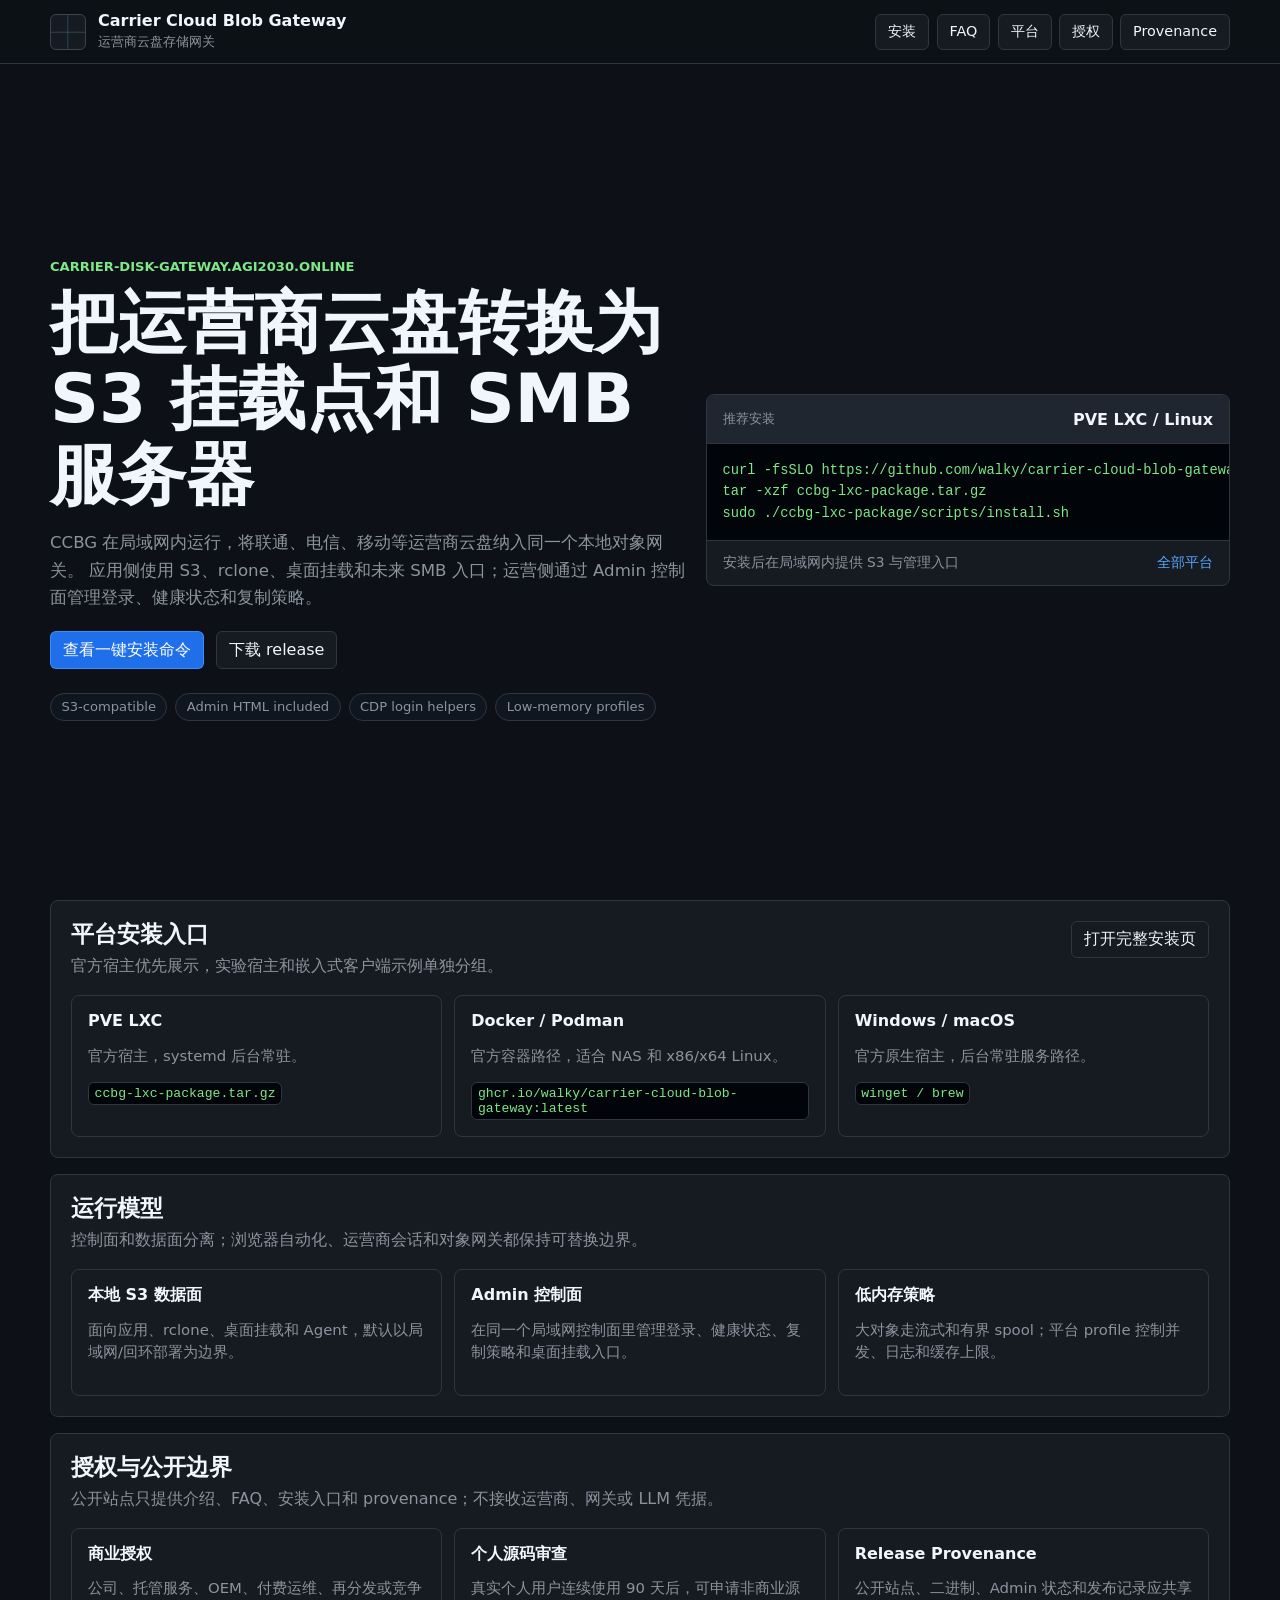
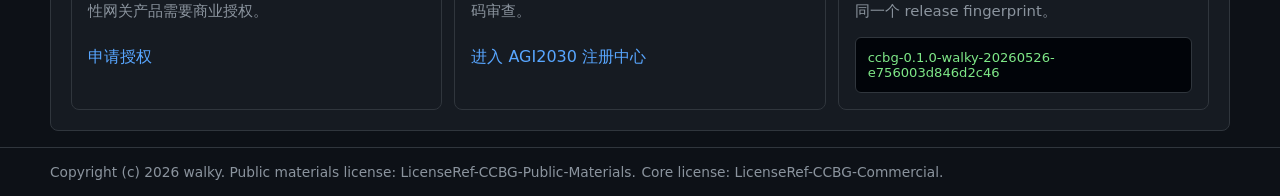
==== public/cloudflare/index.html @ 2eaf41e9 "copy: clarify embedded client example scope" ====
<!doctype html>
<!-- SPDX-License-Identifier: LicenseRef-CCBG-Public-Materials -->
<!-- Copyright (c) 2026 walky -->
<html lang="zh-CN">
<head>
  <meta charset="utf-8" />
  <meta name="viewport" content="width=device-width, initial-scale=1" />
  <title>Carrier Cloud Blob Gateway</title>
  <meta name="description" content="把运营商云盘转换为 S3 挂载点和 SMB 服务器的本地网关。" />
  <meta name="ccbg-provenance" content="ccbg-0.1.0-walky-20260526-e756003d846d2c46" />
  <meta name="ccbg-fingerprint-sha256" content="e756003d846d2c460f892a20402d59539c8c6980ba011c62d17ab5ad962de6b6" />
  <meta name="ccbg-license" content="LicenseRef-CCBG-Public-Materials" />
  <meta name="ccbg-core-license" content="LicenseRef-CCBG-Commercial" />
  <link rel="manifest" href="manifest.json" />
  <link rel="stylesheet" href="assets/styles.css" />
</head>
<body>
  <div class="shell">
    <header class="topbar">
      <a class="brand" href="/" aria-label="Carrier Cloud Blob Gateway 首页">
        <span class="brand-mark" aria-hidden="true"></span>
        <span>
          <span class="brand-title">Carrier Cloud Blob Gateway</span>
          <span class="brand-subtitle">运营商云盘存储网关</span>
        </span>
      </a>
      <nav class="nav" aria-label="Primary">
        <a href="/install/">安装</a>
        <a href="/faq/">FAQ</a>
        <a href="#platforms">平台</a>
        <a href="#licenses">授权</a>
        <a href=".well-known/ccbg-provenance.json">Provenance</a>
      </nav>
    </header>

    <main>
      <section class="hero">
        <div class="hero-copy">
          <div class="eyebrow">carrier-disk-gateway.agi2030.online</div>
          <h1>把运营商云盘转换为 S3 挂载点和 SMB 服务器</h1>
          <p class="lead">
            CCBG 在局域网内运行，将联通、电信、移动等运营商云盘纳入同一个本地对象网关。
            应用侧使用 S3、rclone、桌面挂载和未来 SMB 入口；运营侧通过 Admin 控制面管理登录、健康状态和复制策略。
          </p>
          <div class="actions">
            <a class="button primary" href="/install/">查看一键安装命令</a>
            <a class="button" href="https://github.com/walky/carrier-cloud-blob-gateway/releases/latest">下载 release</a>
          </div>
          <div class="hero-strip" aria-label="关键能力">
            <span>S3-compatible</span>
            <span>Admin HTML included</span>
            <span>CDP login helpers</span>
            <span>Low-memory profiles</span>
          </div>
        </div>

        <aside class="install-console" aria-label="快速安装命令">
          <div class="console-title">
            <span>推荐安装</span>
            <strong>PVE LXC / Linux</strong>
          </div>
          <pre><code>curl -fsSLO https://github.com/walky/carrier-cloud-blob-gateway/releases/latest/download/ccbg-lxc-package.tar.gz
tar -xzf ccbg-lxc-package.tar.gz
sudo ./ccbg-lxc-package/scripts/install.sh</code></pre>
          <div class="console-footer">
            <span>安装后在局域网内提供 S3 与管理入口</span>
            <a href="/install/">全部平台</a>
          </div>
        </aside>
      </section>

      <section class="section compact" id="platforms">
        <div class="section-header">
          <div>
            <h2>平台安装入口</h2>
            <p class="section-lead">官方宿主优先展示，实验宿主和嵌入式客户端示例单独分组。</p>
          </div>
          <a class="button" href="/install/">打开完整安装页</a>
        </div>
        <div id="install-summary" class="install-grid" data-install-summary>
          <article class="card">
            <h3>PVE LXC</h3>
            <p>官方宿主，systemd 后台常驻。</p>
            <code>ccbg-lxc-package.tar.gz</code>
          </article>
          <article class="card">
            <h3>Docker / Podman</h3>
            <p>官方容器路径，适合 NAS 和 x86/x64 Linux。</p>
            <code>ghcr.io/walky/carrier-cloud-blob-gateway:latest</code>
          </article>
          <article class="card">
            <h3>Windows / macOS</h3>
            <p>官方原生宿主，后台常驻服务路径。</p>
            <code>winget / brew</code>
          </article>
        </div>
      </section>

      <section class="section">
        <div class="section-header">
          <div>
            <h2>运行模型</h2>
            <p class="section-lead">控制面和数据面分离；浏览器自动化、运营商会话和对象网关都保持可替换边界。</p>
          </div>
        </div>
        <div class="ops-grid">
          <article class="card">
            <h3>本地 S3 数据面</h3>
            <p>面向应用、rclone、桌面挂载和 Agent，默认以局域网/回环部署为边界。</p>
          </article>
          <article class="card">
            <h3>Admin 控制面</h3>
            <p>在同一个局域网控制面里管理登录、健康状态、复制策略和桌面挂载入口。</p>
          </article>
          <article class="card">
            <h3>低内存策略</h3>
            <p>大对象走流式和有界 spool；平台 profile 控制并发、日志和缓存上限。</p>
          </article>
        </div>
      </section>

      <section class="section" id="licenses">
        <div class="section-header">
          <div>
            <h2>授权与公开边界</h2>
            <p class="section-lead">
              公开站点只提供介绍、FAQ、安装入口和 provenance；不接收运营商、网关或 LLM 凭据。
            </p>
          </div>
        </div>
        <div class="card-grid">
          <article class="card">
            <h3>商业授权</h3>
            <p>公司、托管服务、OEM、付费运维、再分发或竞争性网关产品需要商业授权。</p>
            <a href="https://register.agi2030.online/?product=carrier-cloud-blob-gateway&amp;intent=commercial-authorization">申请授权</a>
          </article>
          <article class="card">
            <h3>个人源码审查</h3>
            <p>真实个人用户连续使用 <span id="source-review-days">90</span> 天后，可申请非商业源码审查。</p>
            <a href="https://register.agi2030.online/?product=carrier-cloud-blob-gateway&amp;intent=personal-source-review">进入 AGI2030 注册中心</a>
          </article>
          <article class="card">
            <h3>Release Provenance</h3>
            <p>公开站点、二进制、Admin 状态和发布记录应共享同一个 release fingerprint。</p>
            <div class="provenance-box" id="footer-fingerprint">ccbg-0.1.0-walky-20260526-e756003d846d2c46</div>
          </article>
        </div>
      </section>
    </main>

    <footer class="footer">
      <span>Copyright (c) 2026 walky. Public materials license: LicenseRef-CCBG-Public-Materials.</span>
      <span> Core license: LicenseRef-CCBG-Commercial.</span>
    </footer>
  </div>
  <script src="assets/app.js"></script>
</body>
</html>
---- public/cloudflare/assets/styles.css ----
/* SPDX-License-Identifier: LicenseRef-CCBG-Public-Materials */
/* Copyright (c) 2026 walky */
/* CCBG-Release-Fingerprint: ccbg-0.1.0-walky-20260526-e756003d846d2c46 */

:root {
  color-scheme: dark;
  --page: #0d1117;
  --surface: #161b22;
  --surface-2: #0f1620;
  --surface-3: #1f2630;
  --text: #f0f6fc;
  --muted: #8b949e;
  --line: #30363d;
  --line-strong: #3d444d;
  --blue: #58a6ff;
  --green: #7ee787;
  --yellow: #d29922;
  --red: #ff7b72;
  --focus: #79c0ff;
  --code: #010409;
}

* {
  box-sizing: border-box;
}

html {
  min-width: 320px;
  background: var(--page);
  color: var(--text);
  font-family: Inter, ui-sans-serif, system-ui, -apple-system, BlinkMacSystemFont, "Segoe UI", sans-serif;
  letter-spacing: 0;
}

body {
  margin: 0;
}

a {
  color: var(--blue);
  text-decoration: none;
}

a:hover {
  text-decoration: underline;
}

a:focus-visible,
button:focus-visible {
  outline: 3px solid var(--focus);
  outline-offset: 2px;
}

code,
pre {
  font-family: ui-monospace, SFMono-Regular, Menlo, Consolas, "Liberation Mono", monospace;
}

.shell {
  min-height: 100vh;
}

.topbar {
  position: sticky;
  top: 0;
  z-index: 10;
  display: flex;
  align-items: center;
  justify-content: space-between;
  gap: 1rem;
  min-height: 4rem;
  padding: 0.7rem max(1rem, calc((100vw - 1180px) / 2));
  border-bottom: 1px solid var(--line);
  background: rgba(13, 17, 23, 0.94);
  backdrop-filter: blur(12px);
}

.brand {
  display: flex;
  align-items: center;
  gap: 0.75rem;
  min-width: 15rem;
  color: var(--text);
}

.brand:hover {
  text-decoration: none;
}

.brand-mark {
  width: 2.25rem;
  height: 2.25rem;
  flex: 0 0 auto;
  border: 1px solid var(--line-strong);
  border-radius: 0.375rem;
  background:
    linear-gradient(90deg, transparent 48%, rgba(88, 166, 255, 0.4) 49%, transparent 52%),
    linear-gradient(0deg, transparent 48%, rgba(126, 231, 135, 0.32) 49%, transparent 52%),
    var(--surface);
}

.brand-title,
.brand-subtitle {
  display: block;
}

.brand-title {
  font-weight: 720;
  line-height: 1.1;
}

.brand-subtitle {
  margin-top: 0.2rem;
  color: var(--muted);
  font-size: 0.82rem;
}

.nav {
  display: flex;
  align-items: center;
  justify-content: flex-end;
  gap: 0.45rem;
  flex-wrap: wrap;
}

.nav a,
.button {
  min-height: 2.25rem;
  display: inline-flex;
  align-items: center;
  justify-content: center;
  border: 1px solid var(--line);
  border-radius: 0.375rem;
  background: var(--surface);
  color: var(--text);
  padding: 0.45rem 0.75rem;
  font-size: 0.9rem;
  line-height: 1.2;
}

.button {
  cursor: pointer;
  font: inherit;
}

.button.primary {
  border-color: rgba(88, 166, 255, 0.55);
  background: #1f6feb;
  color: #ffffff;
}

.button:hover,
.nav a:hover {
  border-color: var(--blue);
  text-decoration: none;
}

main {
  width: min(1180px, calc(100vw - 2rem));
  margin: 0 auto;
}

.hero {
  display: grid;
  grid-template-columns: minmax(0, 1fr) minmax(360px, 0.82fr);
  gap: 1rem;
  align-items: stretch;
  min-height: calc(100vh - 4rem);
  padding: 2rem 0 1rem;
}

.install-hero {
  min-height: 26rem;
}

.hero-copy {
  display: flex;
  flex-direction: column;
  justify-content: center;
  min-height: 24rem;
}

.eyebrow {
  color: var(--green);
  font-size: 0.82rem;
  font-weight: 720;
  text-transform: uppercase;
}

h1,
h2,
h3 {
  margin: 0;
  line-height: 1.12;
  letter-spacing: 0;
}

h1 {
  margin-top: 0.65rem;
  max-width: 48rem;
  font-size: clamp(2.2rem, 6vw, 4.25rem);
}

h2 {
  font-size: 1.45rem;
}

h3 {
  font-size: 1rem;
}

.lead {
  margin: 1rem 0 0;
  max-width: 46rem;
  color: var(--muted);
  font-size: 1.04rem;
  line-height: 1.65;
}

.actions {
  display: flex;
  flex-wrap: wrap;
  gap: 0.75rem;
  margin-top: 1.25rem;
}

.hero-strip {
  display: flex;
  flex-wrap: wrap;
  gap: 0.5rem;
  margin-top: 1.5rem;
}

.hero-strip span,
.status-pill {
  display: inline-flex;
  align-items: center;
  min-height: 1.75rem;
  border: 1px solid var(--line);
  border-radius: 999px;
  background: var(--surface-2);
  color: var(--muted);
  padding: 0.25rem 0.65rem;
  font-size: 0.82rem;
}

.install-console,
.section,
.card {
  border: 1px solid var(--line);
  border-radius: 0.5rem;
  background: var(--surface);
}

.install-console {
  align-self: center;
  overflow: hidden;
}

.console-title {
  display: flex;
  align-items: center;
  justify-content: space-between;
  gap: 1rem;
  padding: 0.9rem 1rem;
  border-bottom: 1px solid var(--line);
  background: var(--surface-3);
}

.console-title span {
  color: var(--muted);
  font-size: 0.84rem;
}

.secondary-title {
  border-top: 1px solid var(--line);
}

pre {
  margin: 0;
  overflow-x: auto;
  background: var(--code);
  padding: 1rem;
  white-space: pre;
}

pre code {
  color: var(--green);
  font-size: 0.86rem;
  line-height: 1.55;
}

.console-footer {
  display: flex;
  align-items: center;
  justify-content: space-between;
  gap: 1rem;
  padding: 0.8rem 1rem;
  border-top: 1px solid var(--line);
  color: var(--muted);
  font-size: 0.86rem;
}

.section {
  margin: 1rem 0;
  padding: 1.25rem;
}

.compact {
  margin-top: 0;
}

.section-header {
  display: flex;
  align-items: flex-start;
  justify-content: space-between;
  gap: 1rem;
  margin-bottom: 1rem;
}

.section-lead {
  margin: 0.45rem 0 0;
  color: var(--muted);
  line-height: 1.55;
}

.install-grid,
.ops-grid,
.card-grid {
  display: grid;
  grid-template-columns: repeat(3, minmax(0, 1fr));
  gap: 0.75rem;
}

.catalog-stack {
  display: grid;
  gap: 1rem;
}

.catalog-group {
  display: grid;
  gap: 0.75rem;
}

.catalog-group-header {
  display: flex;
  align-items: baseline;
  justify-content: space-between;
  gap: 1rem;
}

.platform-grid {
  display: grid;
  grid-template-columns: repeat(2, minmax(0, 1fr));
  gap: 0.75rem;
}

.card {
  min-width: 0;
  padding: 1rem;
}

.card p,
.card li {
  color: var(--muted);
  font-size: 0.93rem;
  line-height: 1.5;
}

.card code {
  display: inline-block;
  max-width: 100%;
  overflow-wrap: anywhere;
  border: 1px solid var(--line);
  border-radius: 0.375rem;
  background: var(--code);
  color: var(--green);
  padding: 0.2rem 0.35rem;
  font-size: 0.82rem;
}

.card a {
  display: inline-flex;
  margin-top: 0.65rem;
}

.platform-card {
  display: grid;
  gap: 0.75rem;
}

.platform-meta {
  display: flex;
  flex-wrap: wrap;
  gap: 0.4rem;
}

.status-official {
  border-color: rgba(126, 231, 135, 0.35);
  color: var(--green);
}

.status-experimental {
  border-color: rgba(210, 153, 34, 0.45);
  color: var(--yellow);
}

.status-client-only {
  border-color: rgba(88, 166, 255, 0.4);
  color: var(--blue);
}

.status-client-example {
  border-color: rgba(88, 166, 255, 0.4);
  color: var(--blue);
}

.command-block {
  display: grid;
  gap: 0.5rem;
}

.command-label {
  color: var(--muted);
  font-size: 0.8rem;
  text-transform: uppercase;
}

.provenance-box {
  margin-top: 0.75rem;
  overflow-wrap: anywhere;
  border: 1px solid var(--line);
  border-radius: 0.375rem;
  background: var(--code);
  color: var(--green);
  padding: 0.75rem;
  font-size: 0.82rem;
}

.footer {
  display: flex;
  flex-wrap: wrap;
  gap: 0.35rem;
  border-top: 1px solid var(--line);
  padding: 1rem max(1rem, calc((100vw - 1180px) / 2));
  color: var(--muted);
  font-size: 0.86rem;
}

@media (max-width: 900px) {
  .topbar,
  .section-header,
  .console-footer {
    align-items: flex-start;
    flex-direction: column;
  }

  .nav {
    justify-content: flex-start;
  }

  .hero {
    grid-template-columns: 1fr;
    min-height: auto;
  }

  .install-grid,
  .ops-grid,
  .card-grid,
  .platform-grid {
    grid-template-columns: 1fr;
  }
}

@media (max-width: 560px) {
  main {
    width: min(100vw - 1rem, 1180px);
  }

  .topbar {
    padding-inline: 0.75rem;
  }

  .brand {
    min-width: 0;
  }

  h1 {
    font-size: 2.2rem;
  }
}
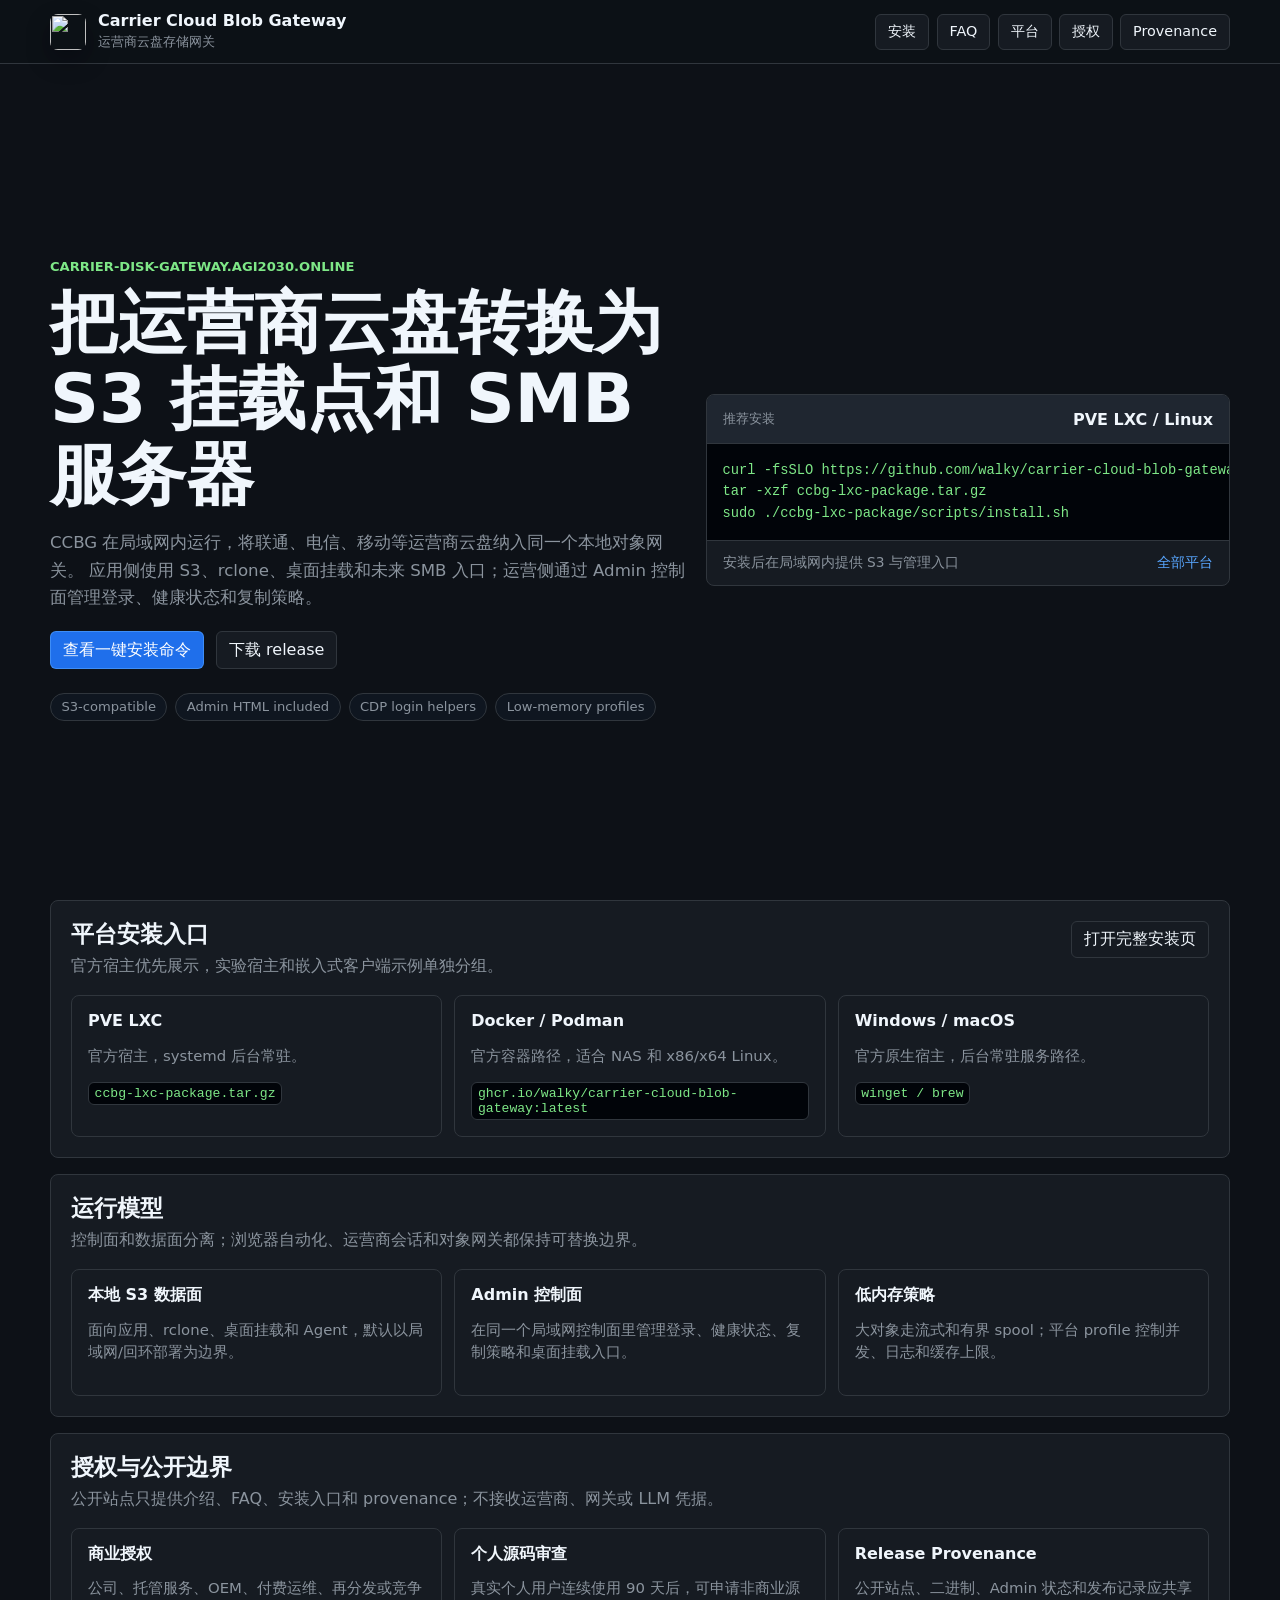
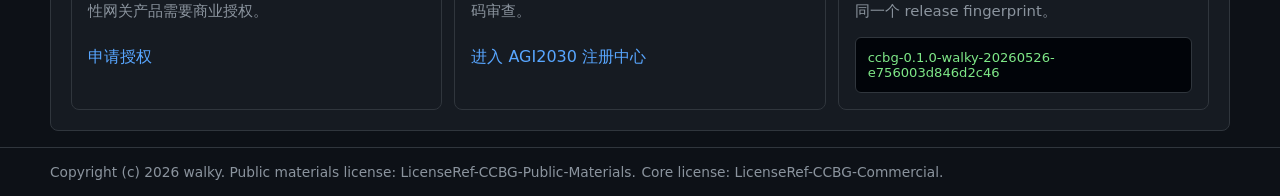
==== commit b8191564: "feat: add public site icon asset" ====
--- a/public/cloudflare/index.html
+++ b/public/cloudflare/index.html
@@ -11,6 +11,8 @@
   <meta name="ccbg-fingerprint-sha256" content="e756003d846d2c460f892a20402d59539c8c6980ba011c62d17ab5ad962de6b6" />
   <meta name="ccbg-license" content="LicenseRef-CCBG-Public-Materials" />
   <meta name="ccbg-core-license" content="LicenseRef-CCBG-Commercial" />
+  <link rel="icon" type="image/svg+xml" href="/assets/ccbg-icon.svg" />
+  <link rel="apple-touch-icon" href="/assets/ccbg-icon.svg" />
   <link rel="manifest" href="manifest.json" />
   <link rel="stylesheet" href="assets/styles.css" />
 </head>
@@ -18,7 +20,7 @@
   <div class="shell">
     <header class="topbar">
       <a class="brand" href="/" aria-label="Carrier Cloud Blob Gateway 首页">
-        <span class="brand-mark" aria-hidden="true"></span>
+        <img class="brand-mark" src="/assets/ccbg-icon.svg" alt="" aria-hidden="true" />
         <span>
           <span class="brand-title">Carrier Cloud Blob Gateway</span>
           <span class="brand-subtitle">运营商云盘存储网关</span>
--- a/public/cloudflare/assets/styles.css
+++ b/public/cloudflare/assets/styles.css
@@ -91,12 +91,9 @@
   width: 2.25rem;
   height: 2.25rem;
   flex: 0 0 auto;
-  border: 1px solid var(--line-strong);
-  border-radius: 0.375rem;
-  background:
-    linear-gradient(90deg, transparent 48%, rgba(88, 166, 255, 0.4) 49%, transparent 52%),
-    linear-gradient(0deg, transparent 48%, rgba(126, 231, 135, 0.32) 49%, transparent 52%),
-    var(--surface);
+  display: block;
+  border-radius: 0.5rem;
+  box-shadow: 0 10px 24px rgba(1, 4, 9, 0.3);
 }
 
 .brand-title,
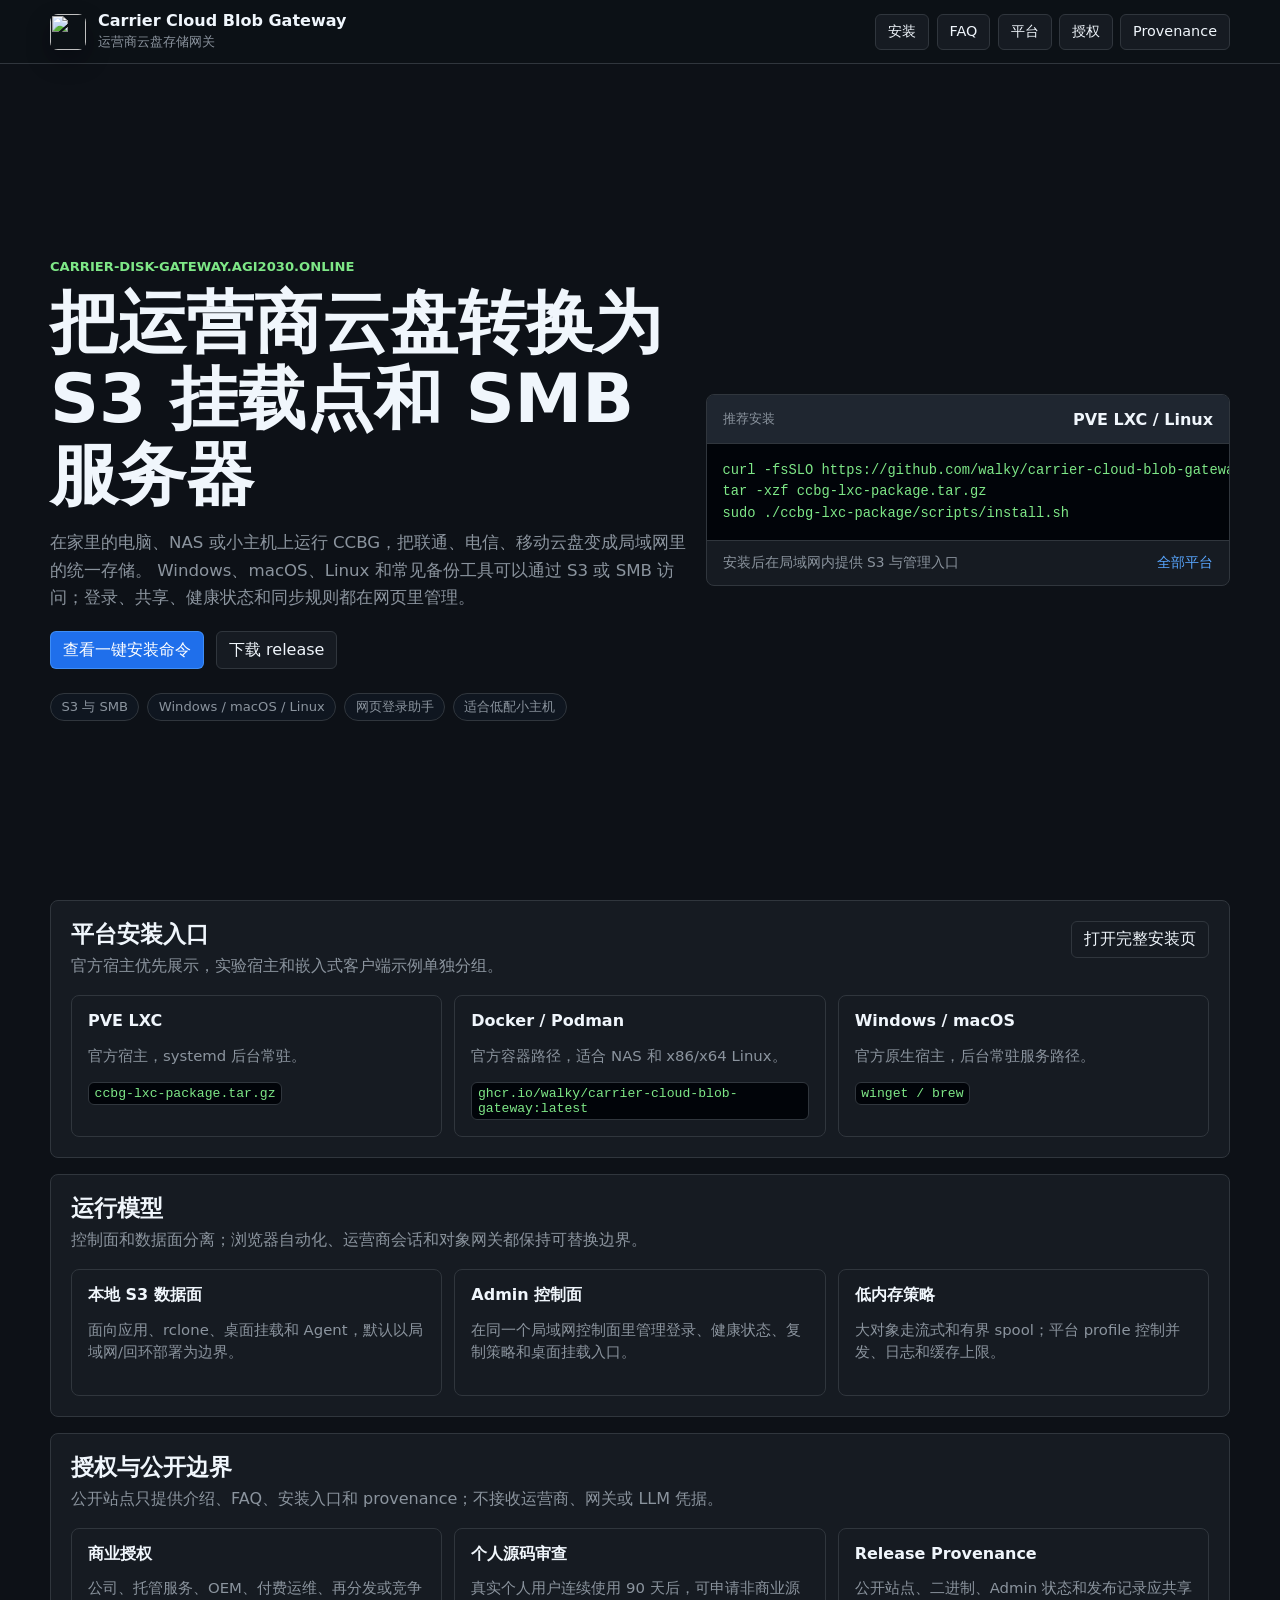
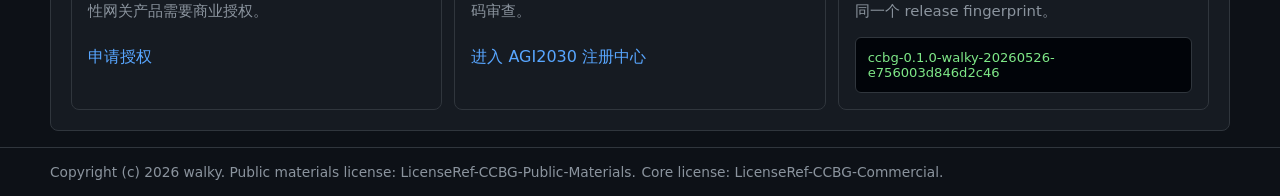
==== commit 43380464: "copy: simplify public hero storage message" ====
--- a/public/cloudflare/index.html
+++ b/public/cloudflare/index.html
@@ -41,18 +41,18 @@
           <div class="eyebrow">carrier-disk-gateway.agi2030.online</div>
           <h1>把运营商云盘转换为 S3 挂载点和 SMB 服务器</h1>
           <p class="lead">
-            CCBG 在局域网内运行，将联通、电信、移动等运营商云盘纳入同一个本地对象网关。
-            应用侧使用 S3、rclone、桌面挂载和未来 SMB 入口；运营侧通过 Admin 控制面管理登录、健康状态和复制策略。
+            在家里的电脑、NAS 或小主机上运行 CCBG，把联通、电信、移动云盘变成局域网里的统一存储。
+            Windows、macOS、Linux 和常见备份工具可以通过 S3 或 SMB 访问；登录、共享、健康状态和同步规则都在网页里管理。
           </p>
           <div class="actions">
             <a class="button primary" href="/install/">查看一键安装命令</a>
             <a class="button" href="https://github.com/walky/carrier-cloud-blob-gateway/releases/latest">下载 release</a>
           </div>
           <div class="hero-strip" aria-label="关键能力">
-            <span>S3-compatible</span>
-            <span>Admin HTML included</span>
-            <span>CDP login helpers</span>
-            <span>Low-memory profiles</span>
+            <span>S3 与 SMB</span>
+            <span>Windows / macOS / Linux</span>
+            <span>网页登录助手</span>
+            <span>适合低配小主机</span>
           </div>
         </div>
 
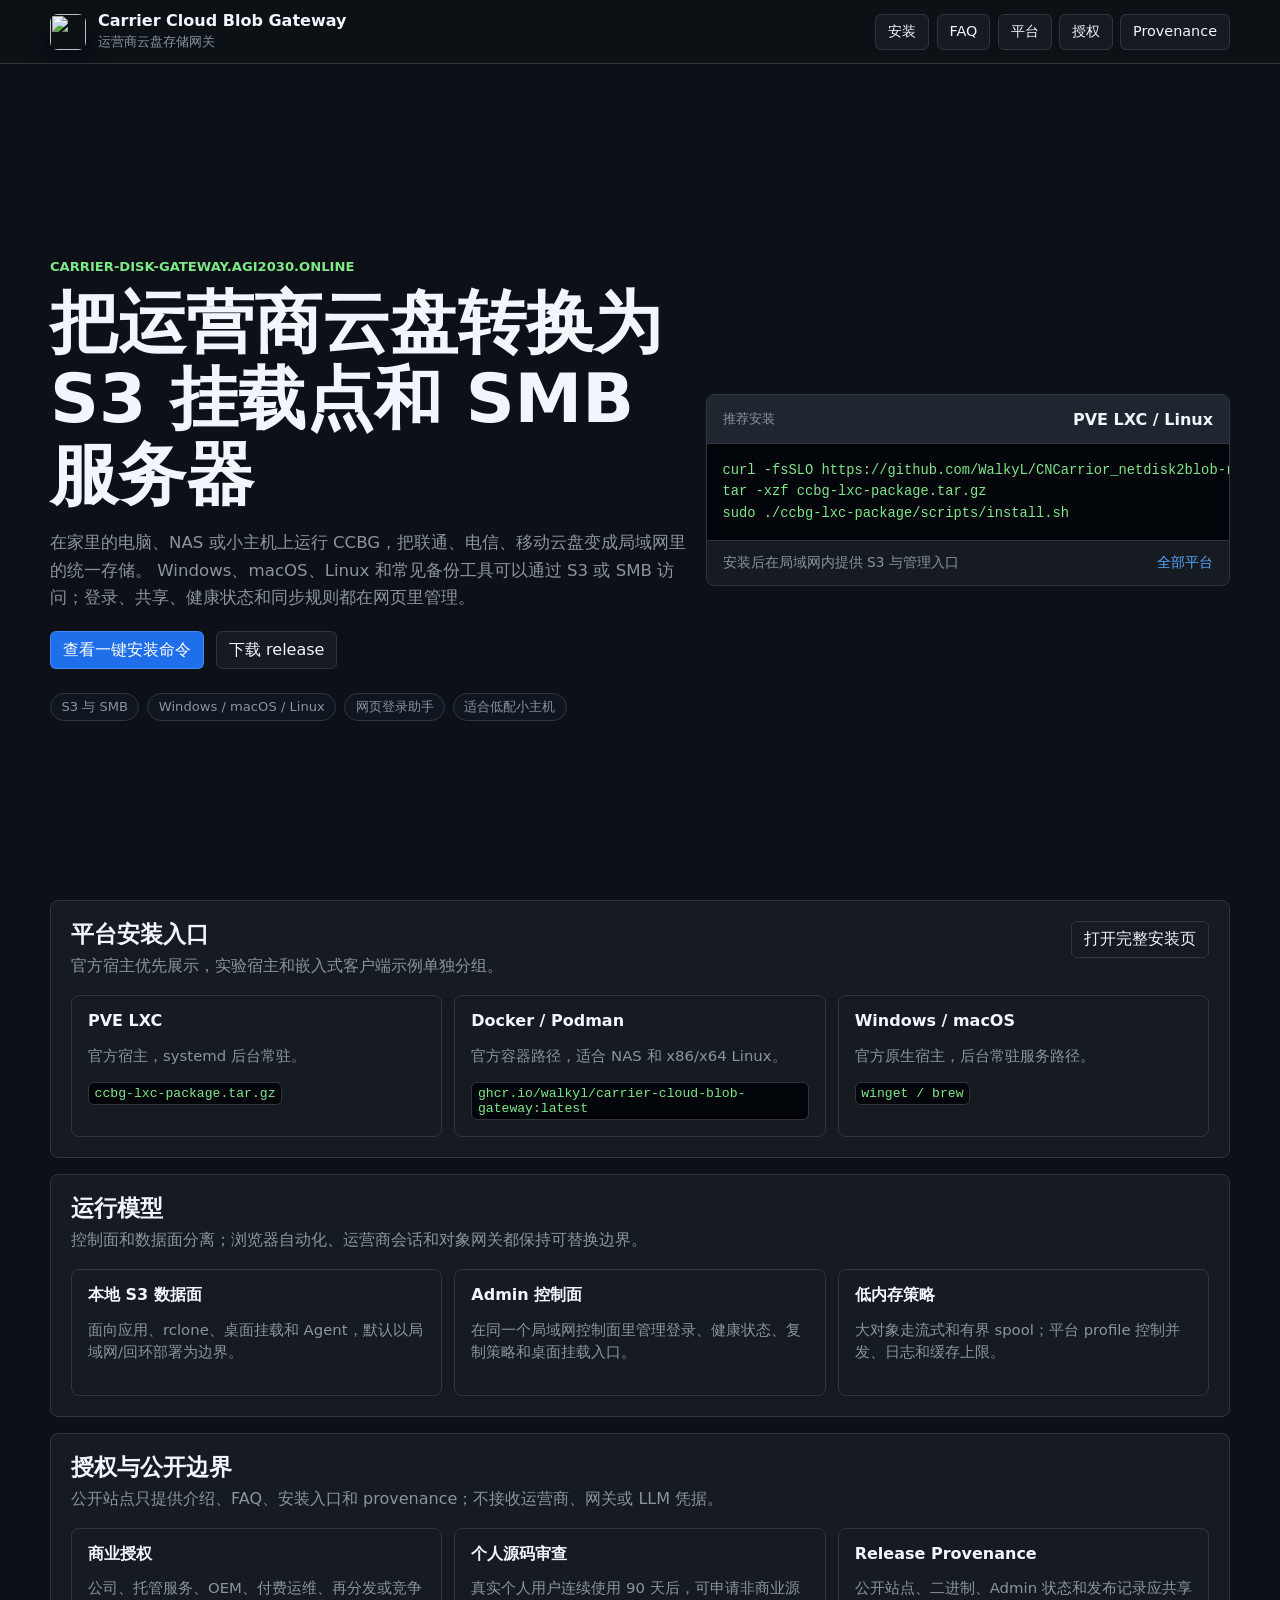
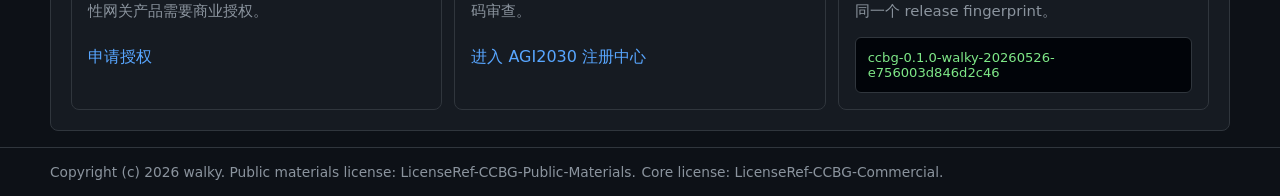
==== commit 791e7712: "chore: align public release download targets" ====
--- a/public/cloudflare/index.html
+++ b/public/cloudflare/index.html
@@ -46,7 +46,7 @@
           </p>
           <div class="actions">
             <a class="button primary" href="/install/">查看一键安装命令</a>
-            <a class="button" href="https://github.com/walky/carrier-cloud-blob-gateway/releases/latest">下载 release</a>
+            <a class="button" href="https://github.com/WalkyL/CNCarrior_netdisk2blob-rust/releases/latest">下载 release</a>
           </div>
           <div class="hero-strip" aria-label="关键能力">
             <span>S3 与 SMB</span>
@@ -61,7 +61,7 @@
             <span>推荐安装</span>
             <strong>PVE LXC / Linux</strong>
           </div>
-          <pre><code>curl -fsSLO https://github.com/walky/carrier-cloud-blob-gateway/releases/latest/download/ccbg-lxc-package.tar.gz
+          <pre><code>curl -fsSLO https://github.com/WalkyL/CNCarrior_netdisk2blob-rust/releases/latest/download/ccbg-lxc-package.tar.gz
 tar -xzf ccbg-lxc-package.tar.gz
 sudo ./ccbg-lxc-package/scripts/install.sh</code></pre>
           <div class="console-footer">
@@ -88,7 +88,7 @@
           <article class="card">
             <h3>Docker / Podman</h3>
             <p>官方容器路径，适合 NAS 和 x86/x64 Linux。</p>
-            <code>ghcr.io/walky/carrier-cloud-blob-gateway:latest</code>
+            <code>ghcr.io/walkyl/carrier-cloud-blob-gateway:latest</code>
           </article>
           <article class="card">
             <h3>Windows / macOS</h3>
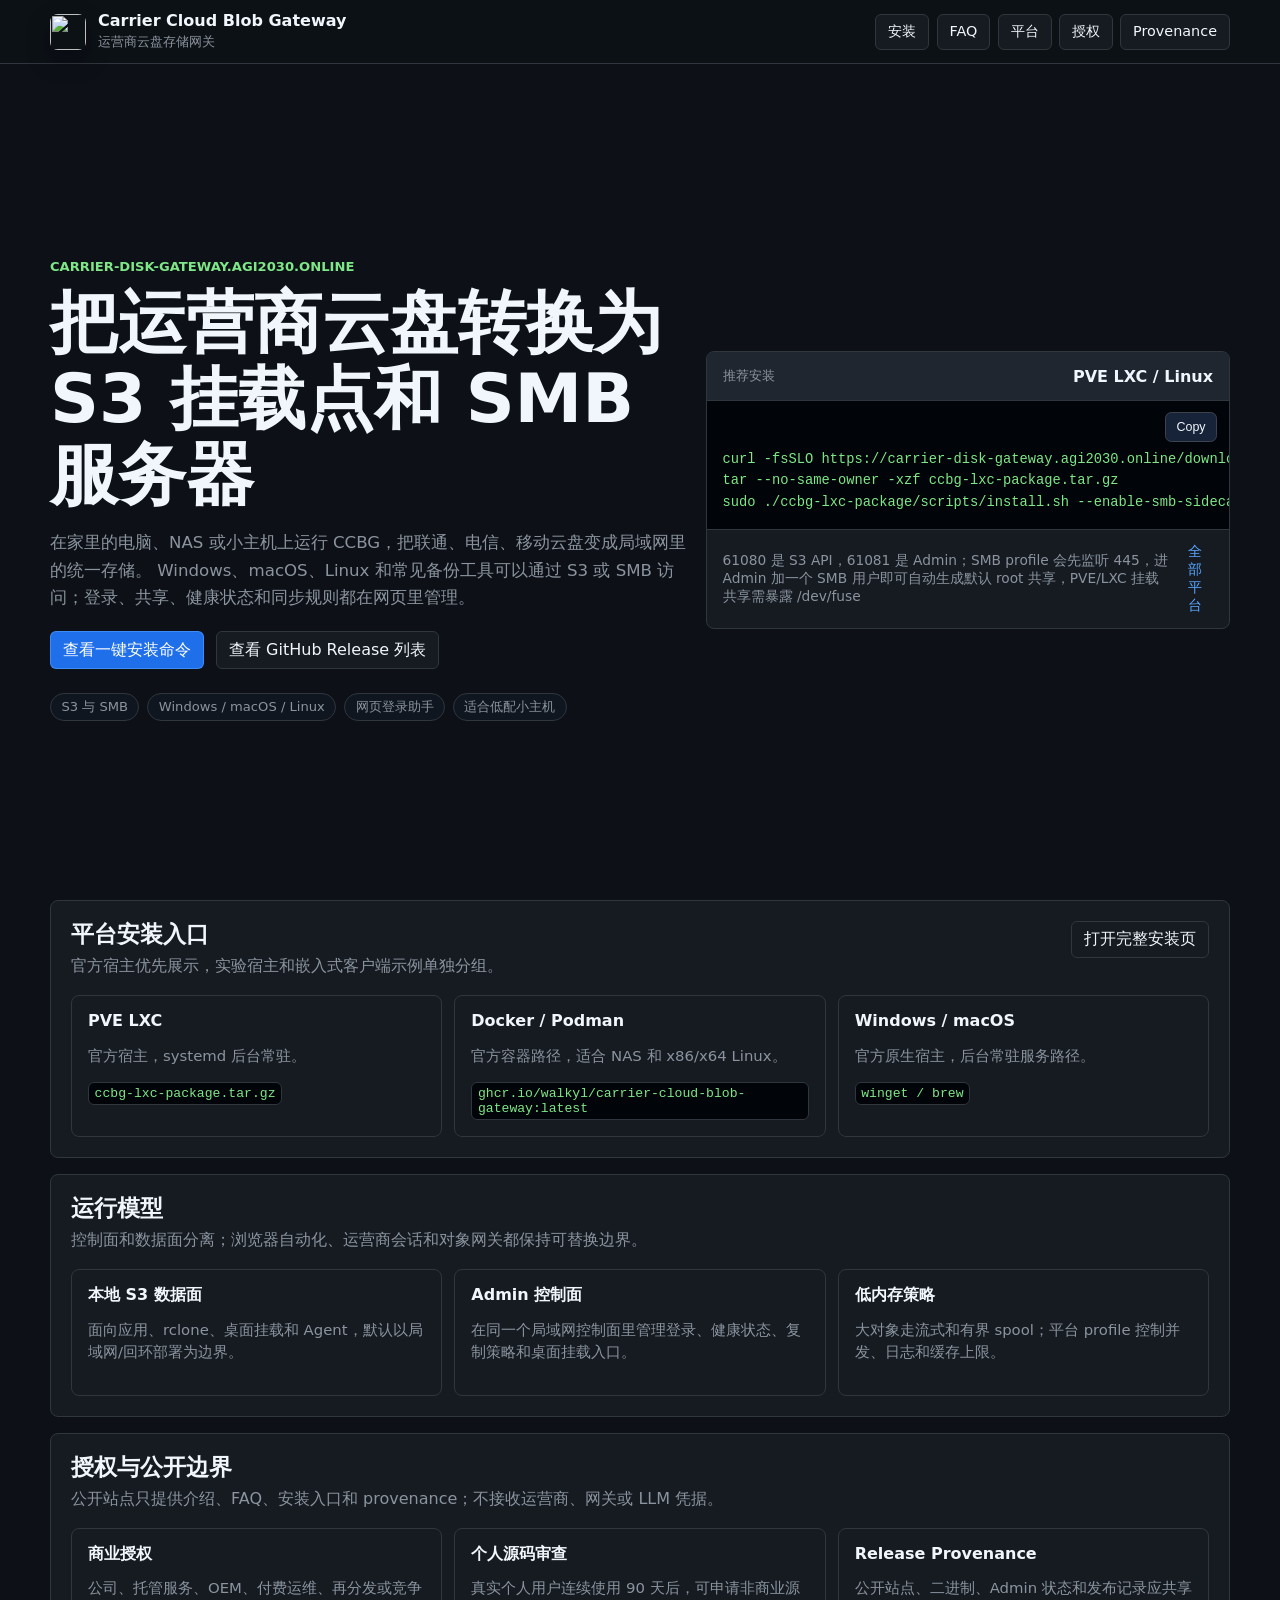
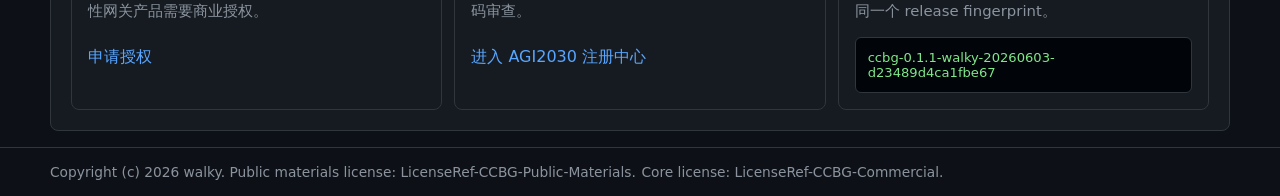
==== commit 57d13f8e: "Ship v0.1.1 install-first LXC and SMB release path Move the user-facing install defaults off stub, a" ====
--- a/public/cloudflare/index.html
+++ b/public/cloudflare/index.html
@@ -7,8 +7,8 @@
   <meta name="viewport" content="width=device-width, initial-scale=1" />
   <title>Carrier Cloud Blob Gateway</title>
   <meta name="description" content="把运营商云盘转换为 S3 挂载点和 SMB 服务器的本地网关。" />
-  <meta name="ccbg-provenance" content="ccbg-0.1.0-walky-20260526-e756003d846d2c46" />
-  <meta name="ccbg-fingerprint-sha256" content="e756003d846d2c460f892a20402d59539c8c6980ba011c62d17ab5ad962de6b6" />
+  <meta name="ccbg-provenance" content="ccbg-0.1.1-walky-20260603-d23489d4ca1fbe67" />
+  <meta name="ccbg-fingerprint-sha256" content="22a2ea8c4f6acfc78abea9aa66961b9fb4c2156de18731705795cd1d4e3d5f37" />
   <meta name="ccbg-license" content="LicenseRef-CCBG-Public-Materials" />
   <meta name="ccbg-core-license" content="LicenseRef-CCBG-Commercial" />
   <link rel="icon" type="image/svg+xml" href="/assets/ccbg-icon.svg" />
@@ -46,7 +46,7 @@
           </p>
           <div class="actions">
             <a class="button primary" href="/install/">查看一键安装命令</a>
-            <a class="button" href="https://github.com/WalkyL/CNCarrior_netdisk2blob-rust/releases/latest">下载 release</a>
+            <a class="button" href="https://github.com/WalkyL/CNCarrior_netdisk2blob-rust/releases/latest">查看 GitHub Release 列表</a>
           </div>
           <div class="hero-strip" aria-label="关键能力">
             <span>S3 与 SMB</span>
@@ -61,11 +61,11 @@
             <span>推荐安装</span>
             <strong>PVE LXC / Linux</strong>
           </div>
-          <pre><code>curl -fsSLO https://github.com/WalkyL/CNCarrior_netdisk2blob-rust/releases/latest/download/ccbg-lxc-package.tar.gz
-tar -xzf ccbg-lxc-package.tar.gz
-sudo ./ccbg-lxc-package/scripts/install.sh</code></pre>
+          <pre><code>curl -fsSLO https://carrier-disk-gateway.agi2030.online/downloads/latest/ccbg-lxc-package.tar.gz
+tar --no-same-owner -xzf ccbg-lxc-package.tar.gz
+sudo ./ccbg-lxc-package/scripts/install.sh --enable-smb-sidecar</code></pre>
           <div class="console-footer">
-            <span>安装后在局域网内提供 S3 与管理入口</span>
+            <span>61080 是 S3 API，61081 是 Admin；SMB profile 会先监听 445，进 Admin 加一个 SMB 用户即可自动生成默认 root 共享，PVE/LXC 挂载共享需暴露 /dev/fuse</span>
             <a href="/install/">全部平台</a>
           </div>
         </aside>
@@ -144,7 +144,7 @@
           <article class="card">
             <h3>Release Provenance</h3>
             <p>公开站点、二进制、Admin 状态和发布记录应共享同一个 release fingerprint。</p>
-            <div class="provenance-box" id="footer-fingerprint">ccbg-0.1.0-walky-20260526-e756003d846d2c46</div>
+            <div class="provenance-box" id="footer-fingerprint">ccbg-0.1.1-walky-20260603-d23489d4ca1fbe67</div>
           </article>
         </div>
       </section>
--- a/public/cloudflare/assets/styles.css
+++ b/public/cloudflare/assets/styles.css
@@ -1,6 +1,6 @@
 /* SPDX-License-Identifier: LicenseRef-CCBG-Public-Materials */
 /* Copyright (c) 2026 walky */
-/* CCBG-Release-Fingerprint: ccbg-0.1.0-walky-20260526-e756003d846d2c46 */
+/* CCBG-Release-Fingerprint: ccbg-0.1.1-walky-20260603-d23489d4ca1fbe67 */
 
 :root {
   color-scheme: dark;
@@ -281,10 +281,39 @@
   white-space: pre;
 }
 
+pre.command-pre {
+  position: relative;
+  padding-top: 3rem;
+}
+
 pre code {
   color: var(--green);
   font-size: 0.86rem;
   line-height: 1.55;
+}
+
+.command-copy-button {
+  position: absolute;
+  top: 0.7rem;
+  right: 0.75rem;
+  min-height: 1.85rem;
+  border: 1px solid var(--line-strong);
+  border-radius: 0.4rem;
+  background: #162338;
+  color: var(--text);
+  padding: 0.28rem 0.65rem;
+  font-size: 0.78rem;
+  line-height: 1;
+}
+
+.command-copy-button:hover:enabled {
+  border-color: var(--blue);
+  background: #1b3357;
+}
+
+.command-copy-button:disabled {
+  opacity: 0.9;
+  cursor: default;
 }
 
 .console-footer {
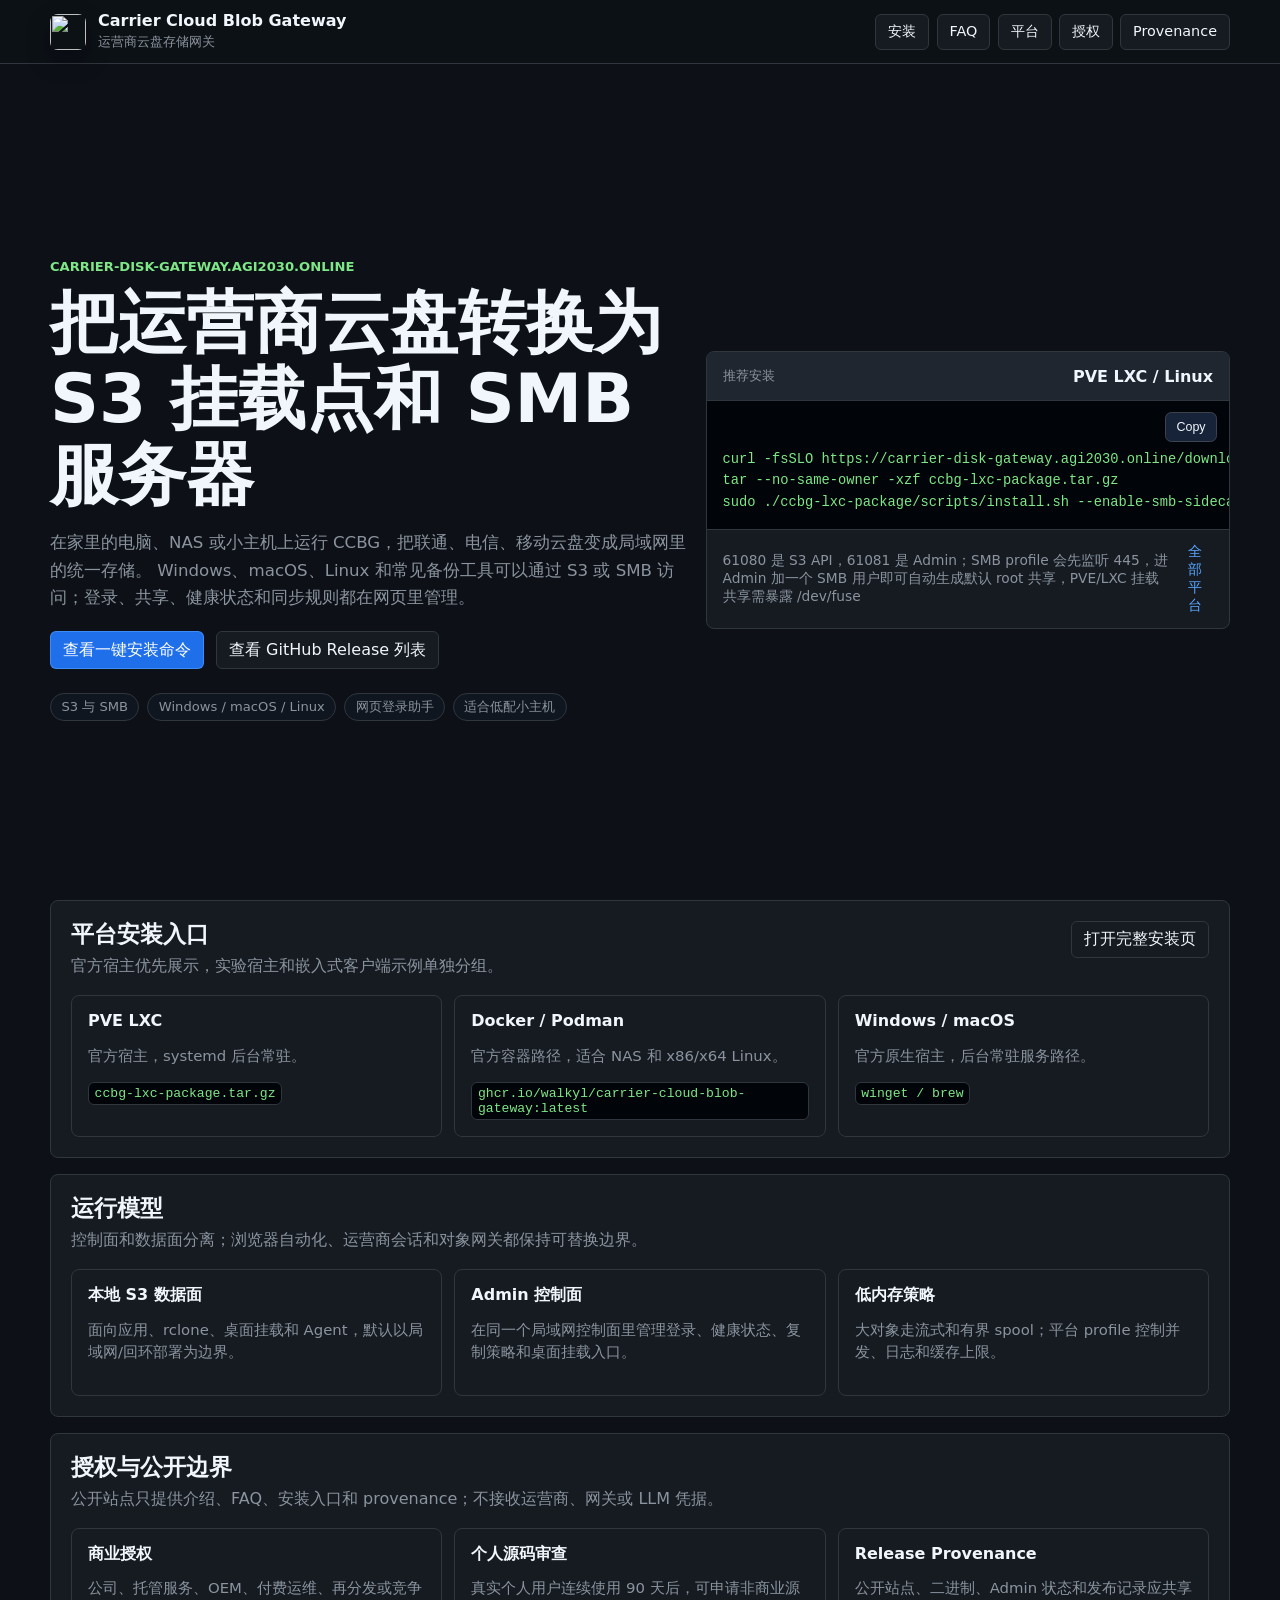
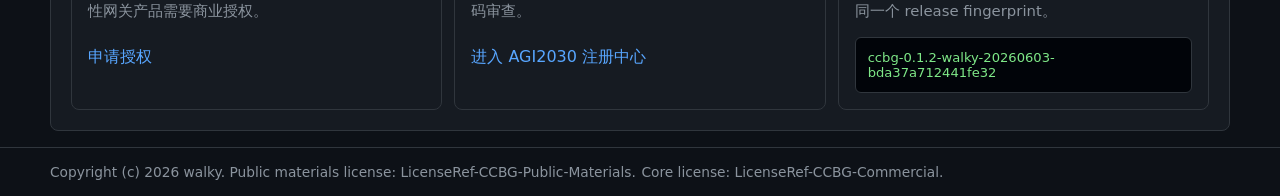
==== commit 6f3251ae: "Ship v0.1.2 IPv4-only SMB sidecar hotfix The LXC SMB sidecar needed to match the IPv4-only .49 deplo" ====
--- a/public/cloudflare/index.html
+++ b/public/cloudflare/index.html
@@ -7,8 +7,8 @@
   <meta name="viewport" content="width=device-width, initial-scale=1" />
   <title>Carrier Cloud Blob Gateway</title>
   <meta name="description" content="把运营商云盘转换为 S3 挂载点和 SMB 服务器的本地网关。" />
-  <meta name="ccbg-provenance" content="ccbg-0.1.1-walky-20260603-d23489d4ca1fbe67" />
-  <meta name="ccbg-fingerprint-sha256" content="22a2ea8c4f6acfc78abea9aa66961b9fb4c2156de18731705795cd1d4e3d5f37" />
+  <meta name="ccbg-provenance" content="ccbg-0.1.2-walky-20260603-bda37a712441fe32" />
+  <meta name="ccbg-fingerprint-sha256" content="03bae8a844f520528d9c677ca8c43773fc3b0a27d03ec7f9a32abf5cf57c258d" />
   <meta name="ccbg-license" content="LicenseRef-CCBG-Public-Materials" />
   <meta name="ccbg-core-license" content="LicenseRef-CCBG-Commercial" />
   <link rel="icon" type="image/svg+xml" href="/assets/ccbg-icon.svg" />
@@ -144,7 +144,7 @@
           <article class="card">
             <h3>Release Provenance</h3>
             <p>公开站点、二进制、Admin 状态和发布记录应共享同一个 release fingerprint。</p>
-            <div class="provenance-box" id="footer-fingerprint">ccbg-0.1.1-walky-20260603-d23489d4ca1fbe67</div>
+            <div class="provenance-box" id="footer-fingerprint">ccbg-0.1.2-walky-20260603-bda37a712441fe32</div>
           </article>
         </div>
       </section>
--- a/public/cloudflare/assets/styles.css
+++ b/public/cloudflare/assets/styles.css
@@ -1,6 +1,6 @@
 /* SPDX-License-Identifier: LicenseRef-CCBG-Public-Materials */
 /* Copyright (c) 2026 walky */
-/* CCBG-Release-Fingerprint: ccbg-0.1.1-walky-20260603-d23489d4ca1fbe67 */
+/* CCBG-Release-Fingerprint: ccbg-0.1.2-walky-20260603-bda37a712441fe32 */
 
 :root {
   color-scheme: dark;
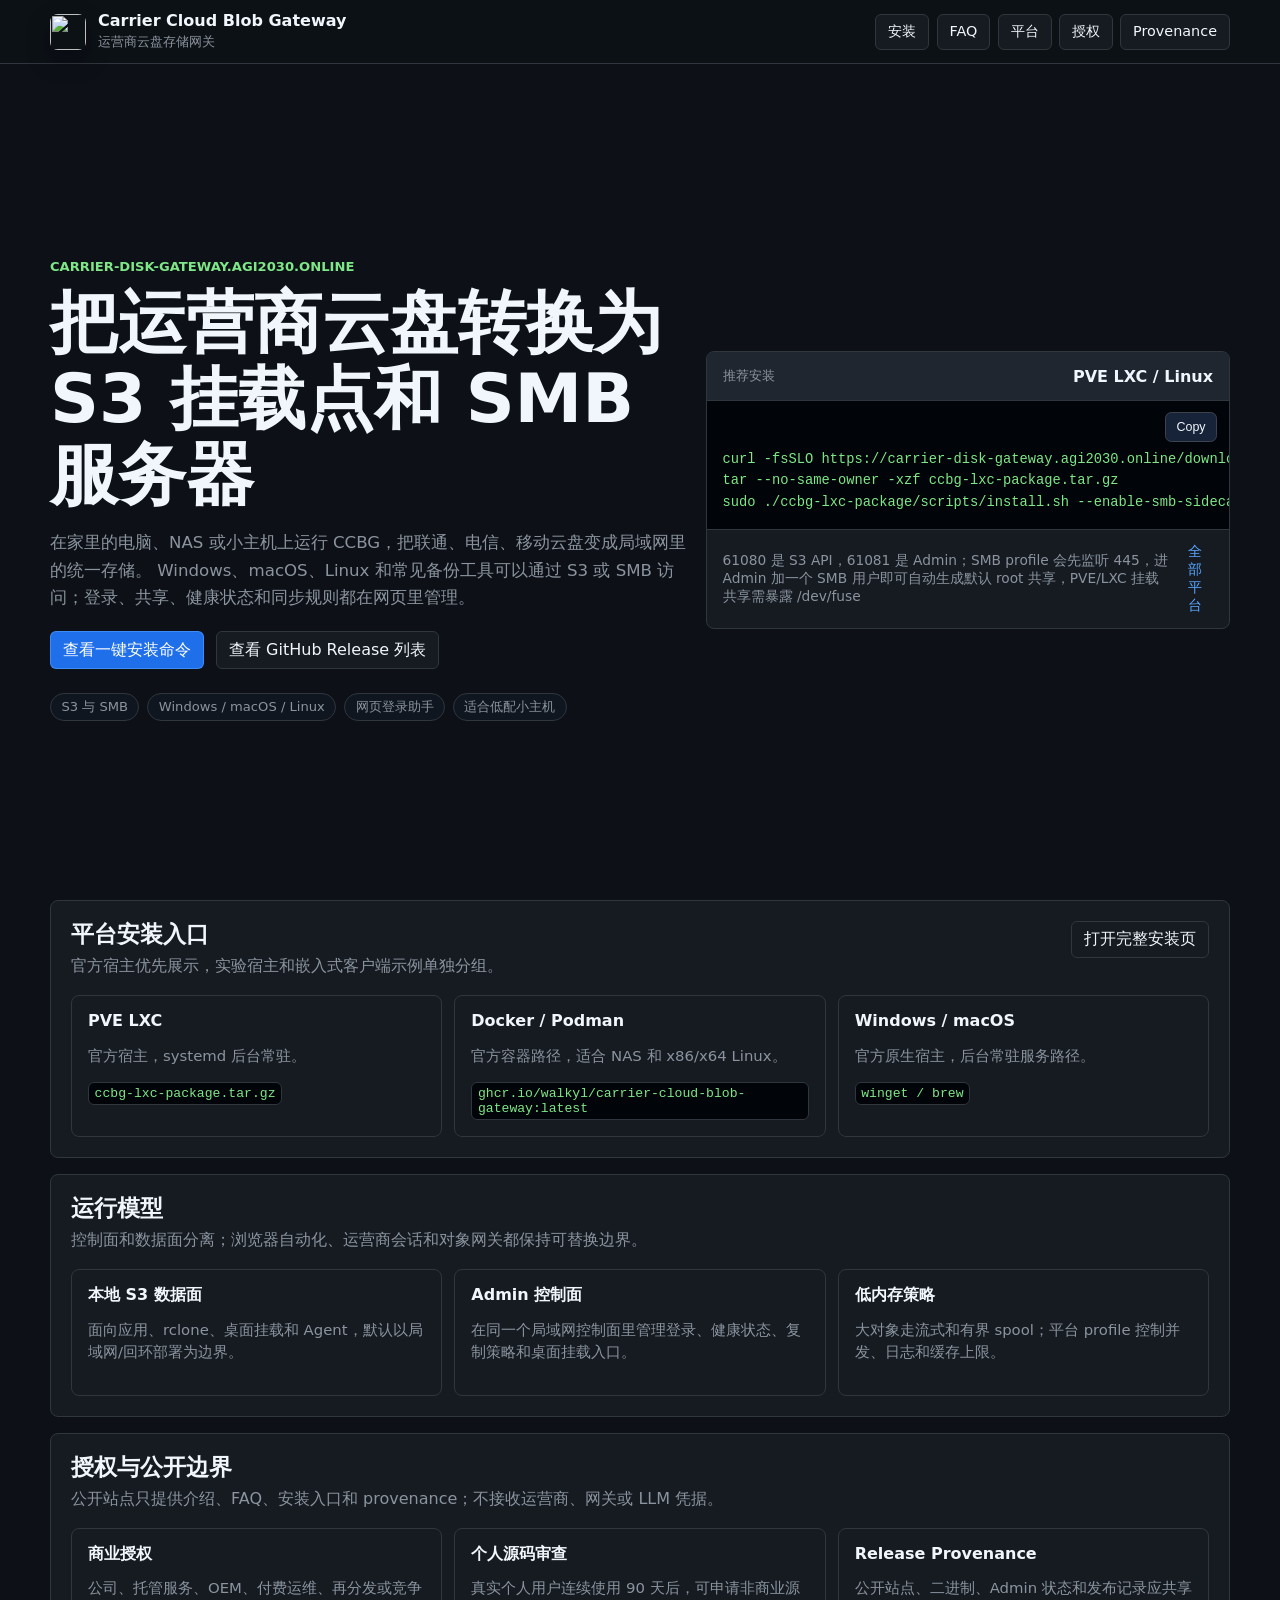
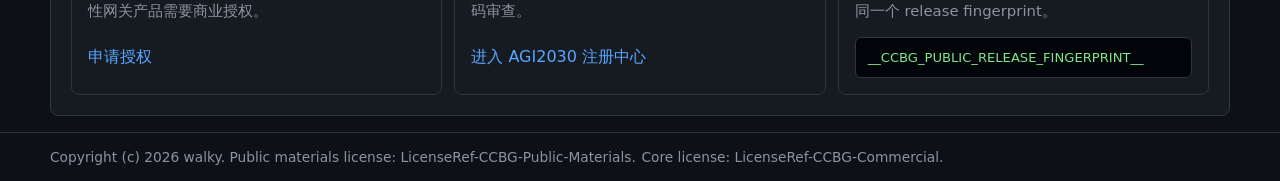
==== commit b84b6b27: "Keep Cloudflare public release headers aligned with the active release Render static public assets f" ====
--- a/public/cloudflare/index.html
+++ b/public/cloudflare/index.html
@@ -7,8 +7,8 @@
   <meta name="viewport" content="width=device-width, initial-scale=1" />
   <title>Carrier Cloud Blob Gateway</title>
   <meta name="description" content="把运营商云盘转换为 S3 挂载点和 SMB 服务器的本地网关。" />
-  <meta name="ccbg-provenance" content="ccbg-0.1.2-walky-20260603-bda37a712441fe32" />
-  <meta name="ccbg-fingerprint-sha256" content="03bae8a844f520528d9c677ca8c43773fc3b0a27d03ec7f9a32abf5cf57c258d" />
+  <meta name="ccbg-provenance" content="__CCBG_PUBLIC_RELEASE_FINGERPRINT__" />
+  <meta name="ccbg-fingerprint-sha256" content="__CCBG_PUBLIC_FINGERPRINT_SHA256__" />
   <meta name="ccbg-license" content="LicenseRef-CCBG-Public-Materials" />
   <meta name="ccbg-core-license" content="LicenseRef-CCBG-Commercial" />
   <link rel="icon" type="image/svg+xml" href="/assets/ccbg-icon.svg" />
@@ -144,7 +144,7 @@
           <article class="card">
             <h3>Release Provenance</h3>
             <p>公开站点、二进制、Admin 状态和发布记录应共享同一个 release fingerprint。</p>
-            <div class="provenance-box" id="footer-fingerprint">ccbg-0.1.2-walky-20260603-bda37a712441fe32</div>
+            <div class="provenance-box" id="footer-fingerprint">__CCBG_PUBLIC_RELEASE_FINGERPRINT__</div>
           </article>
         </div>
       </section>
--- a/public/cloudflare/assets/styles.css
+++ b/public/cloudflare/assets/styles.css
@@ -1,6 +1,6 @@
 /* SPDX-License-Identifier: LicenseRef-CCBG-Public-Materials */
 /* Copyright (c) 2026 walky */
-/* CCBG-Release-Fingerprint: ccbg-0.1.2-walky-20260603-bda37a712441fe32 */
+/* CCBG-Release-Fingerprint: __CCBG_PUBLIC_RELEASE_FINGERPRINT__ */
 
 :root {
   color-scheme: dark;
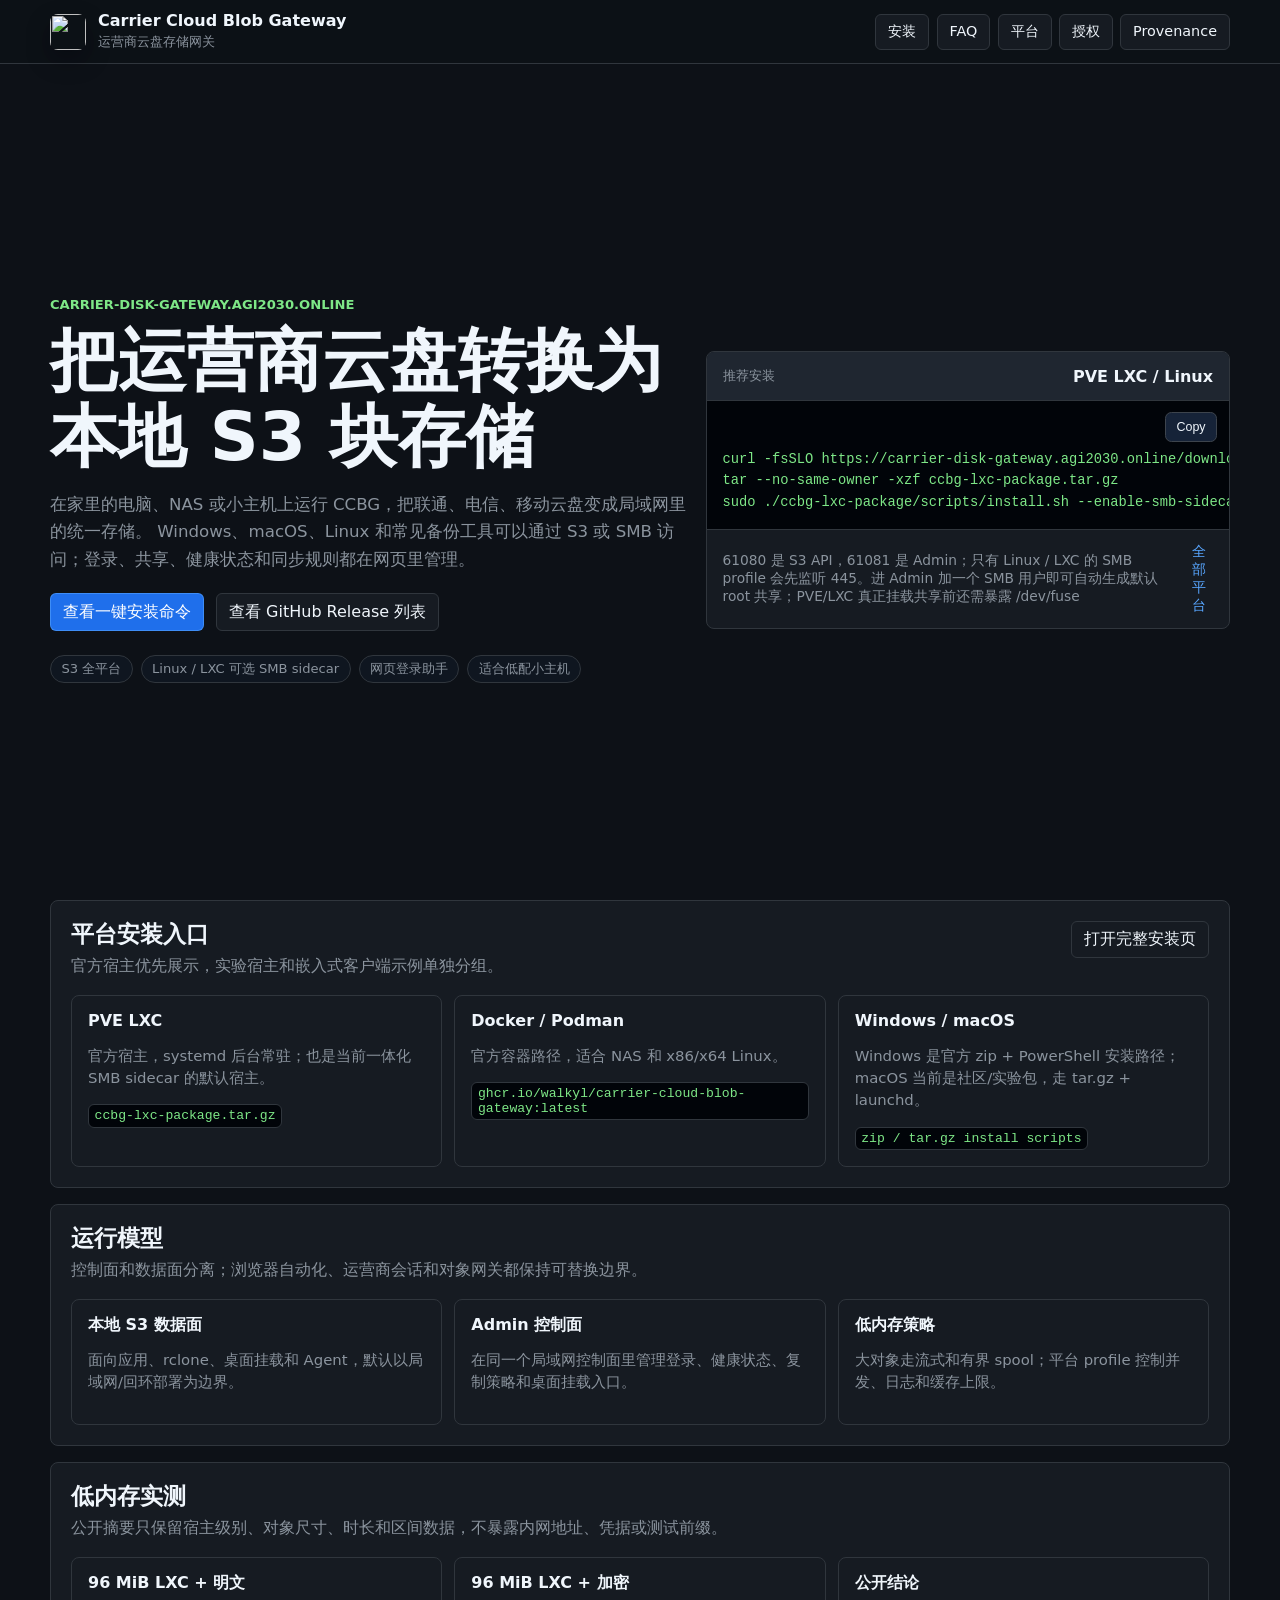
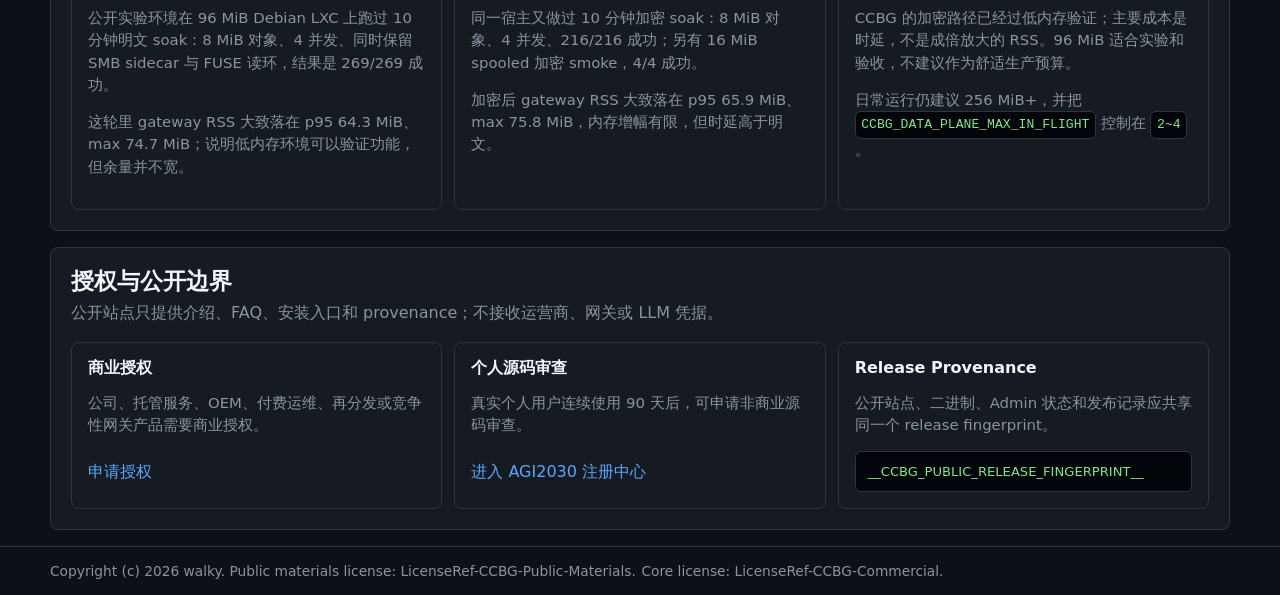
==== commit e24b4356: "Document encrypted soak results and refresh public site" ====
--- a/public/cloudflare/index.html
+++ b/public/cloudflare/index.html
@@ -6,7 +6,7 @@
   <meta charset="utf-8" />
   <meta name="viewport" content="width=device-width, initial-scale=1" />
   <title>Carrier Cloud Blob Gateway</title>
-  <meta name="description" content="把运营商云盘转换为 S3 挂载点和 SMB 服务器的本地网关。" />
+  <meta name="description" content="把运营商云盘转换为本地 S3 块存储；Linux/LXC 可额外托管 SMB sidecar。" />
   <meta name="ccbg-provenance" content="__CCBG_PUBLIC_RELEASE_FINGERPRINT__" />
   <meta name="ccbg-fingerprint-sha256" content="__CCBG_PUBLIC_FINGERPRINT_SHA256__" />
   <meta name="ccbg-license" content="LicenseRef-CCBG-Public-Materials" />
@@ -39,7 +39,7 @@
       <section class="hero">
         <div class="hero-copy">
           <div class="eyebrow">carrier-disk-gateway.agi2030.online</div>
-          <h1>把运营商云盘转换为 S3 挂载点和 SMB 服务器</h1>
+          <h1>把运营商云盘转换为本地 S3 块存储</h1>
           <p class="lead">
             在家里的电脑、NAS 或小主机上运行 CCBG，把联通、电信、移动云盘变成局域网里的统一存储。
             Windows、macOS、Linux 和常见备份工具可以通过 S3 或 SMB 访问；登录、共享、健康状态和同步规则都在网页里管理。
@@ -49,8 +49,8 @@
             <a class="button" href="https://github.com/WalkyL/CNCarrior_netdisk2blob-rust/releases/latest">查看 GitHub Release 列表</a>
           </div>
           <div class="hero-strip" aria-label="关键能力">
-            <span>S3 与 SMB</span>
-            <span>Windows / macOS / Linux</span>
+            <span>S3 全平台</span>
+            <span>Linux / LXC 可选 SMB sidecar</span>
             <span>网页登录助手</span>
             <span>适合低配小主机</span>
           </div>
@@ -65,7 +65,7 @@
 tar --no-same-owner -xzf ccbg-lxc-package.tar.gz
 sudo ./ccbg-lxc-package/scripts/install.sh --enable-smb-sidecar</code></pre>
           <div class="console-footer">
-            <span>61080 是 S3 API，61081 是 Admin；SMB profile 会先监听 445，进 Admin 加一个 SMB 用户即可自动生成默认 root 共享，PVE/LXC 挂载共享需暴露 /dev/fuse</span>
+            <span>61080 是 S3 API，61081 是 Admin；只有 Linux / LXC 的 SMB profile 会先监听 445。进 Admin 加一个 SMB 用户即可自动生成默认 root 共享；PVE/LXC 真正挂载共享前还需暴露 /dev/fuse</span>
             <a href="/install/">全部平台</a>
           </div>
         </aside>
@@ -82,7 +82,7 @@
         <div id="install-summary" class="install-grid" data-install-summary>
           <article class="card">
             <h3>PVE LXC</h3>
-            <p>官方宿主，systemd 后台常驻。</p>
+            <p>官方宿主，systemd 后台常驻；也是当前一体化 SMB sidecar 的默认宿主。</p>
             <code>ccbg-lxc-package.tar.gz</code>
           </article>
           <article class="card">
@@ -92,8 +92,8 @@
           </article>
           <article class="card">
             <h3>Windows / macOS</h3>
-            <p>官方原生宿主，后台常驻服务路径。</p>
-            <code>winget / brew</code>
+            <p>Windows 是官方 zip + PowerShell 安装路径；macOS 当前是社区/实验包，走 tar.gz + launchd。</p>
+            <code>zip / tar.gz install scripts</code>
           </article>
         </div>
       </section>
@@ -117,6 +117,32 @@
           <article class="card">
             <h3>低内存策略</h3>
             <p>大对象走流式和有界 spool；平台 profile 控制并发、日志和缓存上限。</p>
+          </article>
+        </div>
+      </section>
+
+      <section class="section">
+        <div class="section-header">
+          <div>
+            <h2>低内存实测</h2>
+            <p class="section-lead">公开摘要只保留宿主级别、对象尺寸、时长和区间数据，不暴露内网地址、凭据或测试前缀。</p>
+          </div>
+        </div>
+        <div class="card-grid">
+          <article class="card">
+            <h3>96 MiB LXC + 明文</h3>
+            <p>公开实验环境在 96 MiB Debian LXC 上跑过 10 分钟明文 soak：8 MiB 对象、4 并发、同时保留 SMB sidecar 与 FUSE 读环，结果是 269/269 成功。</p>
+            <p>这轮里 gateway RSS 大致落在 p95 64.3 MiB、max 74.7 MiB；说明低内存环境可以验证功能，但余量并不宽。</p>
+          </article>
+          <article class="card">
+            <h3>96 MiB LXC + 加密</h3>
+            <p>同一宿主又做过 10 分钟加密 soak：8 MiB 对象、4 并发、216/216 成功；另有 16 MiB spooled 加密 smoke，4/4 成功。</p>
+            <p>加密后 gateway RSS 大致落在 p95 65.9 MiB、max 75.8 MiB，内存增幅有限，但时延高于明文。</p>
+          </article>
+          <article class="card">
+            <h3>公开结论</h3>
+            <p>CCBG 的加密路径已经过低内存验证；主要成本是时延，不是成倍放大的 RSS。96 MiB 适合实验和验收，不建议作为舒适生产预算。</p>
+            <p>日常运行仍建议 256 MiB+，并把 <code>CCBG_DATA_PLANE_MAX_IN_FLIGHT</code> 控制在 <code>2~4</code>。</p>
           </article>
         </div>
       </section>
